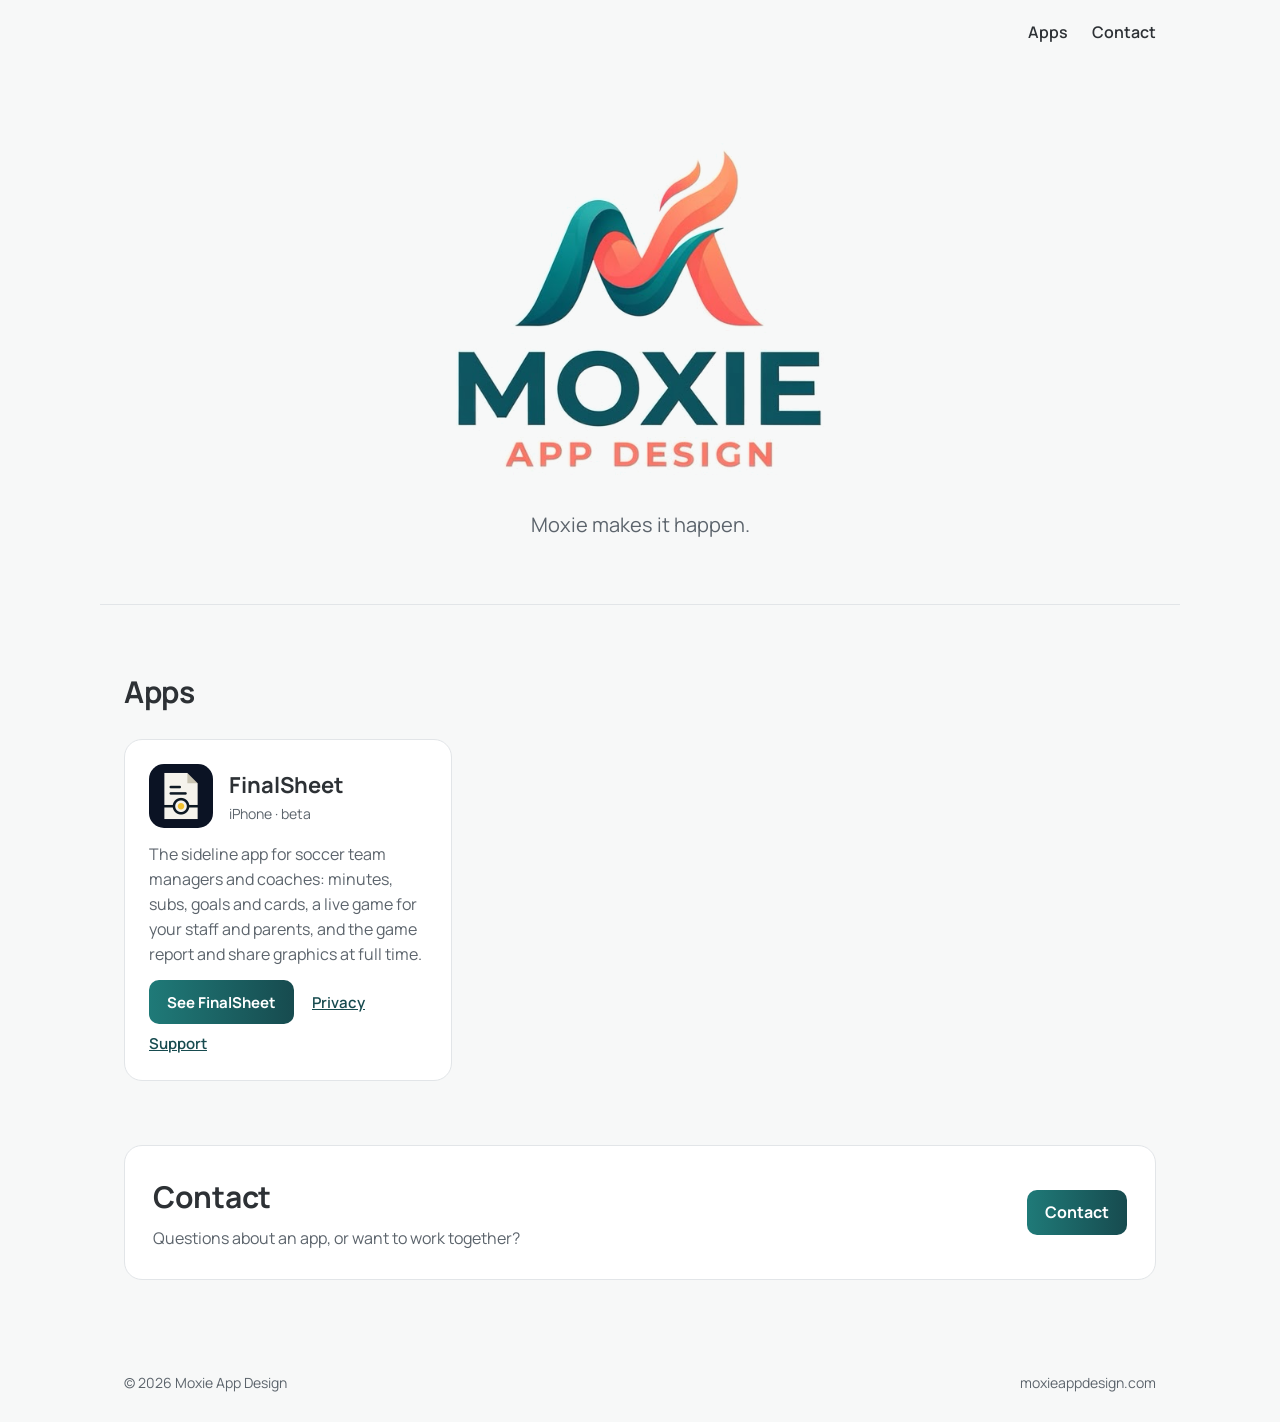
==== index.html @ 37c26c00 "Navy mark in the game-day video and poster; footer and title: Moxie App Design Co-Authored-By: Claud" ====
<!doctype html>
<html lang="en">
<head>
<meta charset="utf-8">
<meta name="viewport" content="width=device-width, initial-scale=1">
<title>Moxie App Design</title>
<meta name="description" content="Moxie App Design makes apps, including FinalSheet, the sideline app for soccer team managers and coaches.">
<link rel="icon" href="favicon.ico" sizes="any">
<link rel="icon" type="image/png" sizes="32x32" href="favicon-32.png">
<link rel="apple-touch-icon" href="apple-touch-icon.png">
<link rel="preconnect" href="https://fonts.googleapis.com">
<link rel="preconnect" href="https://fonts.gstatic.com" crossorigin>
<link href="https://fonts.googleapis.com/css2?family=Manrope:wght@400;600;700;800&amp;display=swap" rel="stylesheet">
<link rel="stylesheet" href="moxie.css">
</head>
<body>
<header><div class="wrap">
<nav aria-label="Main"><a href="#apps">Apps</a><a href="#contact">Contact</a></nav>
</div></header>
<main>
<section class="wrap hero">
<img src="moxie-logo.png" alt="Moxie App Design" width="476" height="431">
<p>Moxie makes it happen.</p>
</section>
<section id="apps" class="wrap pad">
<h2>Apps</h2>
<div class="apps">
<article class="app">
<div class="top"><img src="finalsheet/icon.png" alt="" width="64" height="64"><div><h3>FinalSheet</h3><div class="kind">iPhone · beta</div></div></div>
<p>The sideline app for soccer team managers and coaches: minutes, subs, goals and cards, a live game for your staff and parents, and the game report and share graphics at full time.</p>
<div class="links"><a class="btn" href="finalsheet/">See FinalSheet</a><a href="finalsheet/privacy.html">Privacy</a><a href="finalsheet/support.html">Support</a></div>
</article>
</div>
</section>
<section id="contact" class="wrap pad" style="padding-top:0">
<div class="contact"><div><h2 style="margin-bottom:6px">Contact</h2><p>Questions about an app, or want to work together?</p></div>
<a class="btn" href="mailto:linesandbars@gmail.com">Contact</a></div>
</section>
</main>
<footer><div class="wrap"><span>&copy; 2026 Moxie App Design</span><span>moxieappdesign.com</span></div></footer>
</body>
</html>
---- moxie.css ----
/* Moxie Design: deep teal and coral from the logo, charcoal type on a soft white. */
:root{--ink:#2D3135;--muted:#5C646C;--line:#E2E5E8;--bg:#F7F8F8;--card:#FFFFFF;--teal:#1F7A78;--blue:#174B4F;--gold:#EE7A62}
*{box-sizing:border-box}
body{margin:0;background:var(--bg);color:var(--ink);font-family:'Manrope',system-ui,sans-serif;line-height:1.55;-webkit-text-size-adjust:100%}
a{color:var(--blue)}a:hover{color:var(--teal)}
.wrap{max-width:1080px;margin:0 auto;padding-inline:24px}
header .wrap{display:flex;align-items:center;justify-content:flex-end;gap:16px;padding-block:20px;flex-wrap:wrap}
header img{height:44px;width:auto;display:block}
header nav{display:flex;gap:24px;font-weight:600}
header nav a{color:var(--ink);text-decoration:none}
.hero{padding-block:72px 64px;text-align:center;display:flex;flex-direction:column;align-items:center;gap:28px;border-bottom:1px solid var(--line)}
.hero img{width:min(380px,100%);height:auto}
.hero p{margin:0;font-size:20px;color:var(--muted);max-width:620px}
h2{font-size:30px;margin:0 0 24px;letter-spacing:-.3px}
section.pad{padding-block:64px}
.apps{display:grid;grid-template-columns:repeat(auto-fill,minmax(300px,1fr));gap:24px}
.app{background:var(--card);border:1px solid var(--line);border-radius:18px;padding:24px;display:flex;flex-direction:column;gap:14px}
.app .top{display:flex;align-items:center;gap:16px}
.app .top img{width:64px;height:64px;border-radius:15px}
.app h3{margin:0;font-size:22px}
.app .kind{font-size:14px;color:var(--muted)}
.app p{margin:0;color:var(--muted)}
.app .links{display:flex;align-items:center;flex-wrap:wrap;gap:8px 18px;font-weight:600;font-size:15px;margin-top:auto}
.btn{display:inline-flex;align-items:center;min-height:44px;padding:10px 18px;border-radius:10px;background:linear-gradient(90deg,var(--teal),var(--blue));color:#fff;text-decoration:none;font-weight:700}
.btn:hover{color:#fff;opacity:.92}
.contact{background:var(--card);border:1px solid var(--line);border-radius:18px;padding:28px;display:flex;flex-wrap:wrap;align-items:center;justify-content:space-between;gap:16px}
.contact p{margin:0;color:var(--muted)}
footer .wrap{padding-block:28px;color:var(--muted);font-size:14px;display:flex;justify-content:space-between;flex-wrap:wrap;gap:8px}
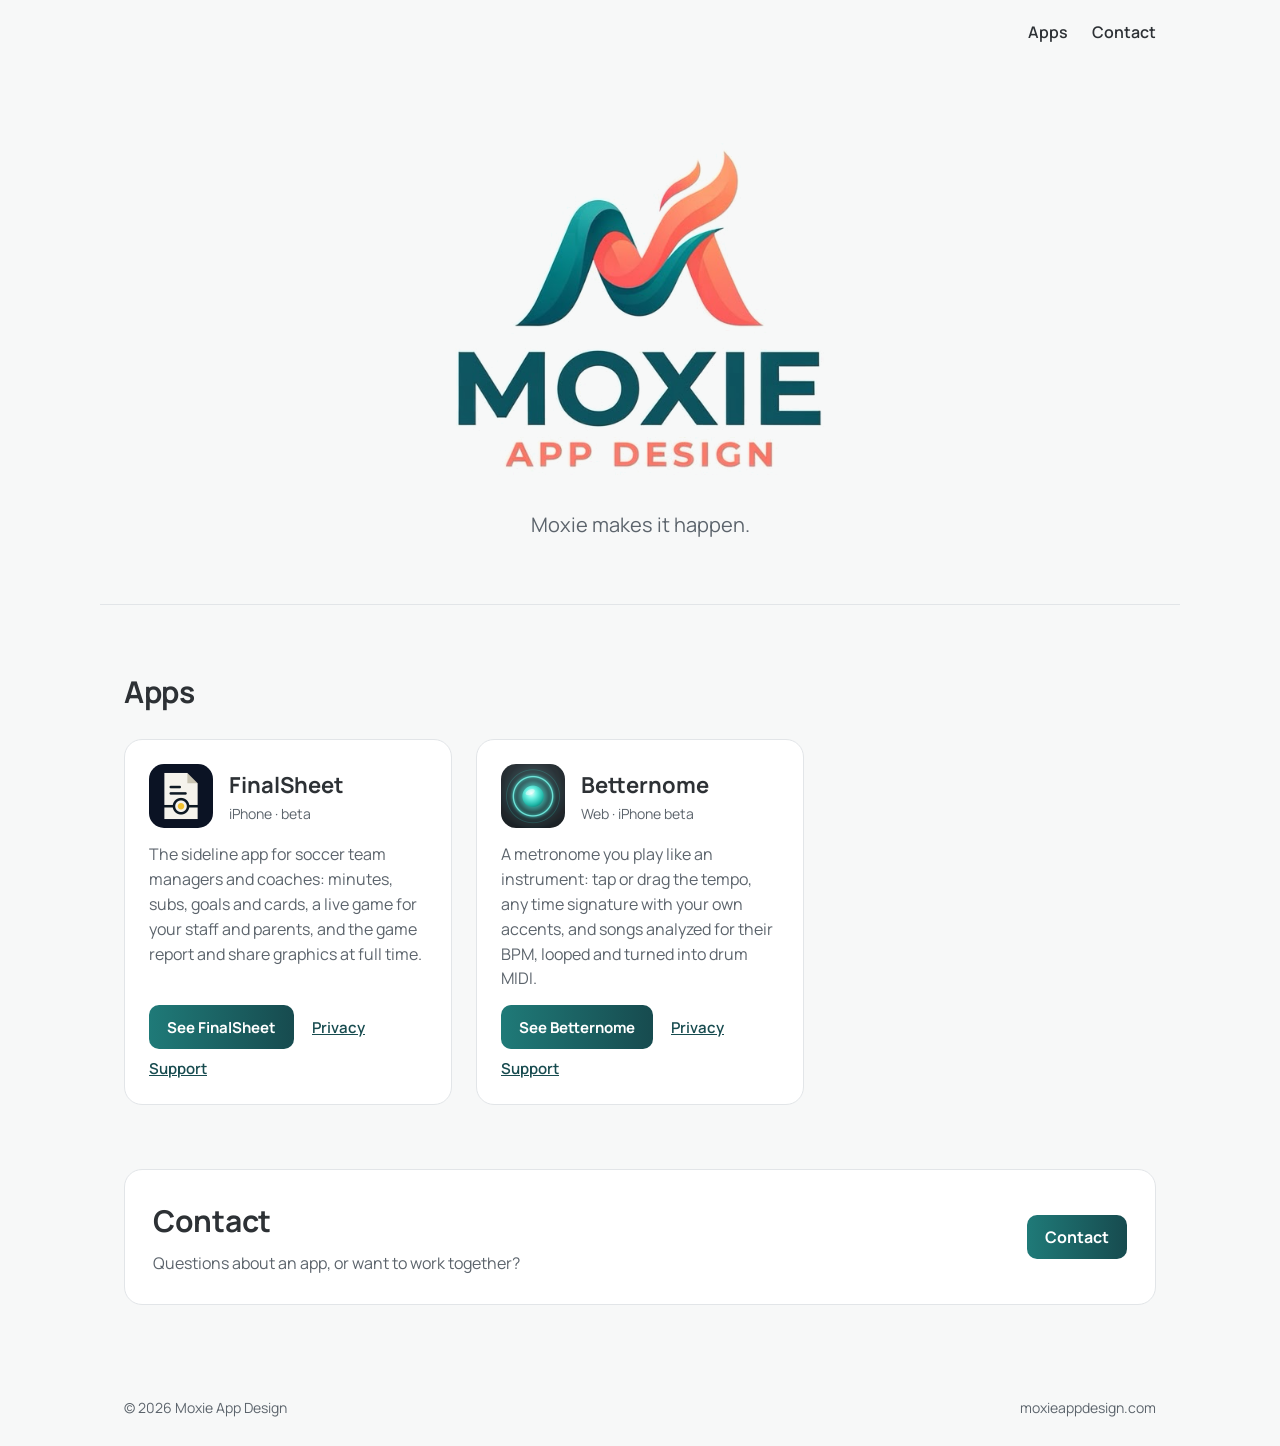
==== commit d9512019: "Add Betternome page, privacy and support; move the web app to /betternome/app/ The web app is rebuil" ====
--- a/index.html
+++ b/index.html
@@ -4,7 +4,7 @@
 <meta charset="utf-8">
 <meta name="viewport" content="width=device-width, initial-scale=1">
 <title>Moxie App Design</title>
-<meta name="description" content="Moxie App Design makes apps, including FinalSheet, the sideline app for soccer team managers and coaches.">
+<meta name="description" content="Moxie App Design makes apps, including FinalSheet, the sideline app for soccer team managers and coaches, and Betternome, the metronome you play.">
 <link rel="icon" href="favicon.ico" sizes="any">
 <link rel="icon" type="image/png" sizes="32x32" href="favicon-32.png">
 <link rel="apple-touch-icon" href="apple-touch-icon.png">
@@ -30,6 +30,11 @@
 <p>The sideline app for soccer team managers and coaches: minutes, subs, goals and cards, a live game for your staff and parents, and the game report and share graphics at full time.</p>
 <div class="links"><a class="btn" href="finalsheet/">See FinalSheet</a><a href="finalsheet/privacy.html">Privacy</a><a href="finalsheet/support.html">Support</a></div>
 </article>
+<article class="app">
+<div class="top"><img src="betternome/icon.png" alt="" width="64" height="64"><div><h3>Betternome</h3><div class="kind">Web · iPhone beta</div></div></div>
+<p>A metronome you play like an instrument: tap or drag the tempo, any time signature with your own accents, and songs analyzed for their BPM, looped and turned into drum MIDI.</p>
+<div class="links"><a class="btn" href="betternome/">See Betternome</a><a href="betternome/privacy.html">Privacy</a><a href="betternome/support.html">Support</a></div>
+</article>
 </div>
 </section>
 <section id="contact" class="wrap pad" style="padding-top:0">
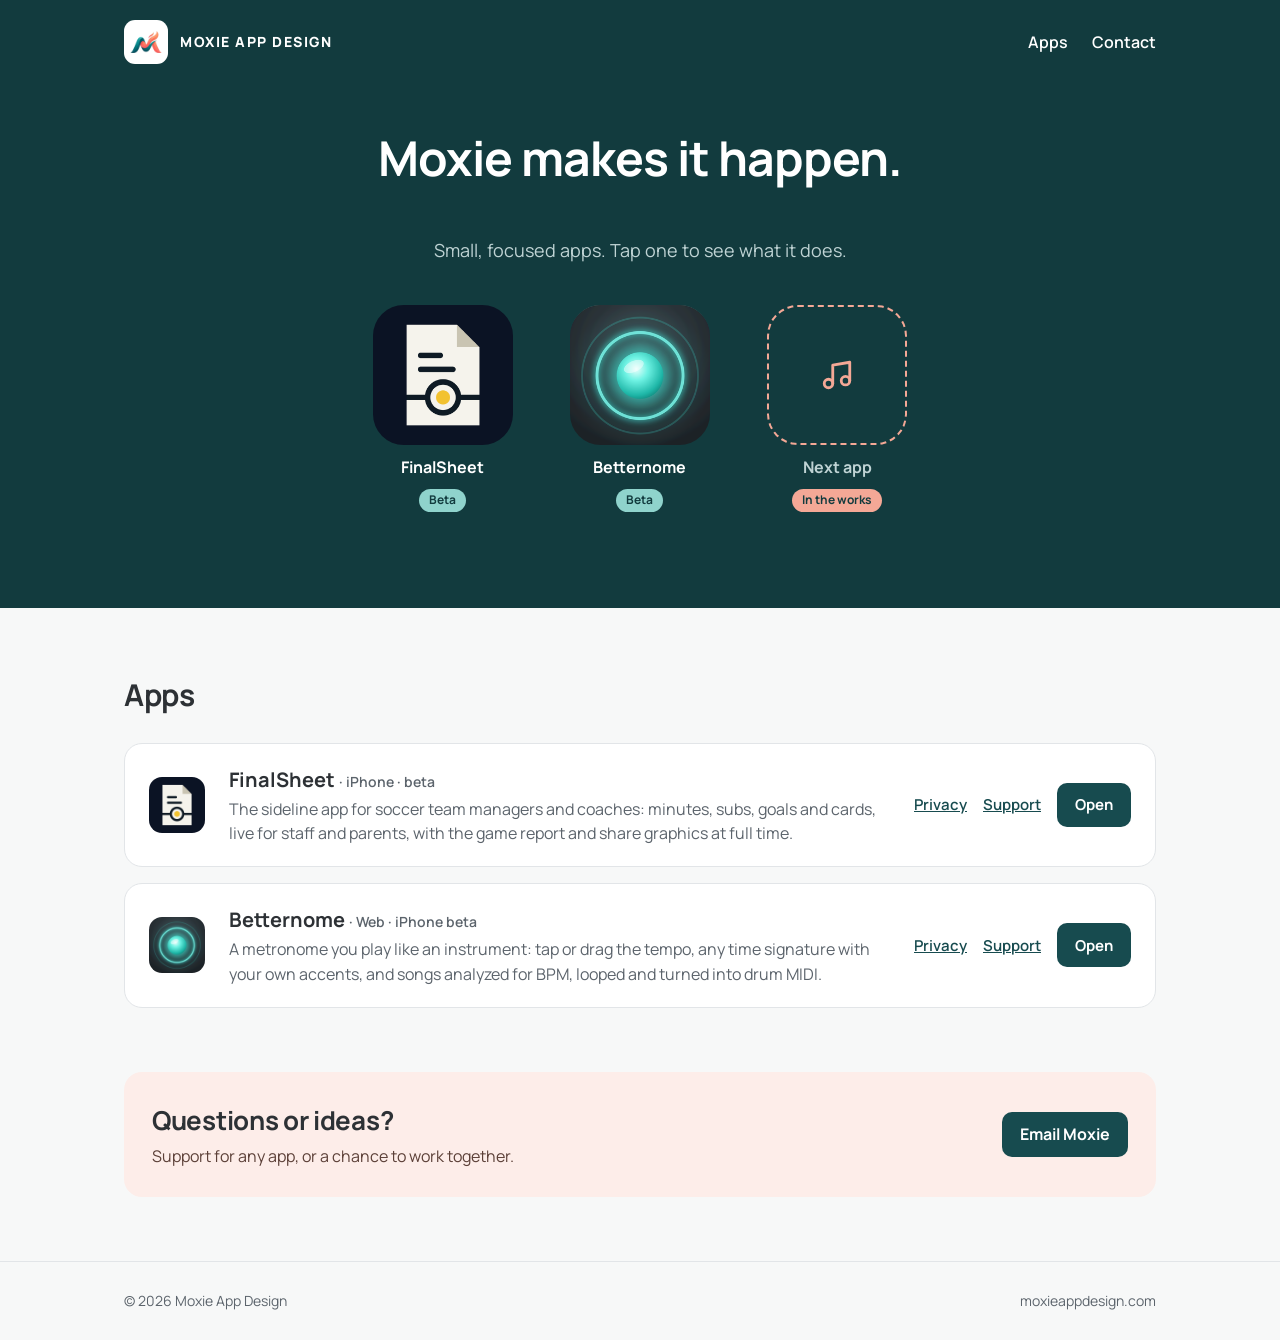
==== commit b12d3969: "Redesign home page: app shelf layout (direction C) Co-Authored-By: Claude Opus 5.5 <noreply@anthropi" ====
--- a/index.html
+++ b/index.html
@@ -5,6 +5,7 @@
 <meta name="viewport" content="width=device-width, initial-scale=1">
 <title>Moxie App Design</title>
 <meta name="description" content="Moxie App Design makes apps, including FinalSheet, the sideline app for soccer team managers and coaches, and Betternome, the metronome you play.">
+<meta name="theme-color" content="#123B3E">
 <link rel="icon" href="favicon.ico" sizes="any">
 <link rel="icon" type="image/png" sizes="32x32" href="favicon-32.png">
 <link rel="apple-touch-icon" href="apple-touch-icon.png">
@@ -14,32 +15,40 @@
 <link rel="stylesheet" href="moxie.css">
 </head>
 <body>
-<header><div class="wrap">
+<section class="hero">
+<header class="wrap bar">
+<a class="brand" href="#top"><span class="mark"><img src="moxie-mark.png" alt="" width="160" height="111"></span><span>MOXIE APP DESIGN</span></a>
 <nav aria-label="Main"><a href="#apps">Apps</a><a href="#contact">Contact</a></nav>
-</div></header>
-<main>
-<section class="wrap hero">
-<img src="moxie-logo.png" alt="Moxie App Design" width="476" height="431">
-<p>Moxie makes it happen.</p>
-</section>
-<section id="apps" class="wrap pad">
-<h2>Apps</h2>
-<div class="apps">
-<article class="app">
-<div class="top"><img src="finalsheet/icon.png" alt="" width="64" height="64"><div><h3>FinalSheet</h3><div class="kind">iPhone · beta</div></div></div>
-<p>The sideline app for soccer team managers and coaches: minutes, subs, goals and cards, a live game for your staff and parents, and the game report and share graphics at full time.</p>
-<div class="links"><a class="btn" href="finalsheet/">See FinalSheet</a><a href="finalsheet/privacy.html">Privacy</a><a href="finalsheet/support.html">Support</a></div>
-</article>
-<article class="app">
-<div class="top"><img src="betternome/icon.png" alt="" width="64" height="64"><div><h3>Betternome</h3><div class="kind">Web · iPhone beta</div></div></div>
-<p>A metronome you play like an instrument: tap or drag the tempo, any time signature with your own accents, and songs analyzed for their BPM, looped and turned into drum MIDI.</p>
-<div class="links"><a class="btn" href="betternome/">See Betternome</a><a href="betternome/privacy.html">Privacy</a><a href="betternome/support.html">Support</a></div>
-</article>
+</header>
+<div id="top" class="wrap intro">
+<h1>Moxie makes it happen.</h1>
+<p>Small, focused apps. Tap one to see what it does.</p>
+<div class="shelf">
+<a class="tile" href="#finalsheet"><img src="finalsheet/icon.png" alt="" width="140" height="140"><span class="name">FinalSheet</span><span class="chip">Beta</span></a>
+<a class="tile" href="#betternome"><img src="betternome/icon.png" alt="" width="140" height="140"><span class="name">Betternome</span><span class="chip">Beta</span></a>
+<div class="tile next"><span class="slot"><svg width="34" height="34" viewBox="0 0 24 24" fill="none" stroke="currentColor" stroke-width="2" stroke-linecap="round" stroke-linejoin="round" aria-hidden="true"><path d="M9 18V5l12-2v13"/><circle cx="6" cy="18" r="3"/><circle cx="18" cy="16" r="3"/></svg></span><span class="name">Next app</span><span class="chip coral">In the works</span></div>
+</div>
 </div>
 </section>
-<section id="contact" class="wrap pad" style="padding-top:0">
-<div class="contact"><div><h2 style="margin-bottom:6px">Contact</h2><p>Questions about an app, or want to work together?</p></div>
-<a class="btn" href="mailto:linesandbars@gmail.com">Contact</a></div>
+<main>
+<section id="apps" class="wrap pad list">
+<h2>Apps</h2>
+<article id="finalsheet" class="app">
+<img src="finalsheet/icon.png" alt="" width="56" height="56">
+<div class="text"><h3>FinalSheet <span>· iPhone · beta</span></h3>
+<p>The sideline app for soccer team managers and coaches: minutes, subs, goals and cards, live for staff and parents, with the game report and share graphics at full time.</p></div>
+<div class="links"><a href="finalsheet/privacy.html">Privacy</a><a href="finalsheet/support.html">Support</a><a class="btn" href="finalsheet/">Open</a></div>
+</article>
+<article id="betternome" class="app">
+<img src="betternome/icon.png" alt="" width="56" height="56">
+<div class="text"><h3>Betternome <span>· Web · iPhone beta</span></h3>
+<p>A metronome you play like an instrument: tap or drag the tempo, any time signature with your own accents, and songs analyzed for BPM, looped and turned into drum MIDI.</p></div>
+<div class="links"><a href="https://betternome.app/privacy.html">Privacy</a><a href="https://betternome.app/support.html">Support</a><a class="btn" href="https://betternome.app/">Open</a></div>
+</article>
+</section>
+<section id="contact" class="wrap contact-wrap">
+<div class="contact"><div><h2>Questions or ideas?</h2><p>Support for any app, or a chance to work together.</p></div>
+<a class="btn" href="mailto:linesandbars@gmail.com">Email Moxie</a></div>
 </section>
 </main>
 <footer><div class="wrap"><span>&copy; 2026 Moxie App Design</span><span>moxieappdesign.com</span></div></footer>
--- a/moxie.css
+++ b/moxie.css
@@ -1,28 +1,47 @@
 /* Moxie Design: deep teal and coral from the logo, charcoal type on a soft white. */
-:root{--ink:#2D3135;--muted:#5C646C;--line:#E2E5E8;--bg:#F7F8F8;--card:#FFFFFF;--teal:#1F7A78;--blue:#174B4F;--gold:#EE7A62}
+:root{--ink:#2D3135;--muted:#5C646C;--line:#E2E5E8;--bg:#F7F8F8;--card:#FFFFFF;--teal:#1F7A78;--blue:#174B4F;--night:#123B3E;--night-2:#1A4A4E;--mint:#8FD3CC;--coral:#F4A896;--coral-bg:#FDEDE9}
 *{box-sizing:border-box}
 body{margin:0;background:var(--bg);color:var(--ink);font-family:'Manrope',system-ui,sans-serif;line-height:1.55;-webkit-text-size-adjust:100%}
 a{color:var(--blue)}a:hover{color:var(--teal)}
 .wrap{max-width:1080px;margin:0 auto;padding-inline:24px}
-header .wrap{display:flex;align-items:center;justify-content:flex-end;gap:16px;padding-block:20px;flex-wrap:wrap}
-header img{height:44px;width:auto;display:block}
-header nav{display:flex;gap:24px;font-weight:600}
-header nav a{color:var(--ink);text-decoration:none}
-.hero{padding-block:72px 64px;text-align:center;display:flex;flex-direction:column;align-items:center;gap:28px;border-bottom:1px solid var(--line)}
-.hero img{width:min(380px,100%);height:auto}
-.hero p{margin:0;font-size:20px;color:var(--muted);max-width:620px}
-h2{font-size:30px;margin:0 0 24px;letter-spacing:-.3px}
-section.pad{padding-block:64px}
-.apps{display:grid;grid-template-columns:repeat(auto-fill,minmax(300px,1fr));gap:24px}
-.app{background:var(--card);border:1px solid var(--line);border-radius:18px;padding:24px;display:flex;flex-direction:column;gap:14px}
-.app .top{display:flex;align-items:center;gap:16px}
-.app .top img{width:64px;height:64px;border-radius:15px}
-.app h3{margin:0;font-size:22px}
-.app .kind{font-size:14px;color:var(--muted)}
-.app p{margin:0;color:var(--muted)}
-.app .links{display:flex;align-items:center;flex-wrap:wrap;gap:8px 18px;font-weight:600;font-size:15px;margin-top:auto}
-.btn{display:inline-flex;align-items:center;min-height:44px;padding:10px 18px;border-radius:10px;background:linear-gradient(90deg,var(--teal),var(--blue));color:#fff;text-decoration:none;font-weight:700}
-.btn:hover{color:#fff;opacity:.92}
-.contact{background:var(--card);border:1px solid var(--line);border-radius:18px;padding:28px;display:flex;flex-wrap:wrap;align-items:center;justify-content:space-between;gap:16px}
-.contact p{margin:0;color:var(--muted)}
+.btn{display:inline-flex;align-items:center;min-height:44px;padding:10px 18px;border-radius:10px;background:var(--blue);color:#fff;text-decoration:none;font-weight:700}
+.btn:hover{color:#fff;background:var(--teal)}
+
+.hero{background:var(--night);color:#fff}
+.bar{display:flex;align-items:center;justify-content:space-between;gap:16px;padding-block:20px;flex-wrap:wrap}
+.brand{display:flex;align-items:center;gap:12px;color:#fff;text-decoration:none;font-weight:800;letter-spacing:1.5px;font-size:14px}
+.brand:hover{color:#fff}
+.mark{width:44px;height:44px;border-radius:11px;background:#fff;display:flex;align-items:center;justify-content:center}
+.mark img{width:32px;height:auto;display:block}
+.bar nav{display:flex;gap:24px;font-weight:600}
+.bar nav a{color:#fff;text-decoration:none}.bar nav a:hover{color:var(--mint)}
+.intro{padding-block:48px 96px;display:flex;flex-direction:column;align-items:center;gap:40px;text-align:center}
+.intro h1{margin:0;font-size:clamp(34px,6vw,48px);line-height:1.1;letter-spacing:-1px}
+.intro p{margin:12px 0 0;font-size:18px;color:#BFD3D4;max-width:560px}
+.shelf{display:grid;grid-template-columns:repeat(3,minmax(0,1fr));gap:clamp(16px,5vw,32px);width:min(560px,100%)}
+.tile{display:flex;flex-direction:column;align-items:center;gap:10px;color:#fff;text-decoration:none}
+a.tile:hover{color:#fff}
+.tile img,.tile .slot{width:100%;max-width:140px;aspect-ratio:1;height:auto;border-radius:22%;display:block;transition:transform .15s}
+a.tile:hover img{transform:translateY(-4px)}
+.tile .slot{border:2px dashed var(--coral);color:var(--coral);display:flex;align-items:center;justify-content:center}
+.tile .name{font-weight:700;font-size:16px}
+.next .name{color:#BFD3D4}
+.chip{font-size:12px;font-weight:700;color:var(--night);background:var(--mint);padding:2px 10px;border-radius:999px}
+.chip.coral{background:var(--coral)}
+
+.pad{padding-block:64px}
+.list{display:flex;flex-direction:column;gap:16px}
+h2{font-size:30px;margin:0 0 8px;letter-spacing:-.3px}
+.app{background:var(--card);border:1px solid var(--line);border-radius:18px;padding:20px 24px;display:flex;flex-wrap:wrap;align-items:center;gap:16px 24px;scroll-margin-top:24px}
+.app>img{width:56px;height:56px;border-radius:13px;flex-shrink:0}
+.app .text{flex:1 1 360px}
+.app h3{margin:0;font-size:20px}.app h3 span{font-size:14px;font-weight:600;color:var(--muted)}
+.app p{margin:2px 0 0;color:var(--muted)}
+.app .links{display:flex;align-items:center;flex-wrap:wrap;gap:8px 16px;font-weight:600;font-size:15px}
+
+.contact-wrap{padding-bottom:64px}
+.contact{background:var(--coral-bg);border-radius:18px;padding:28px;display:flex;flex-wrap:wrap;align-items:center;justify-content:space-between;gap:16px}
+.contact h2{font-size:26px;margin:0 0 4px}
+.contact p{margin:0;color:#5C4038}
+footer{border-top:1px solid var(--line)}
 footer .wrap{padding-block:28px;color:var(--muted);font-size:14px;display:flex;justify-content:space-between;flex-wrap:wrap;gap:8px}
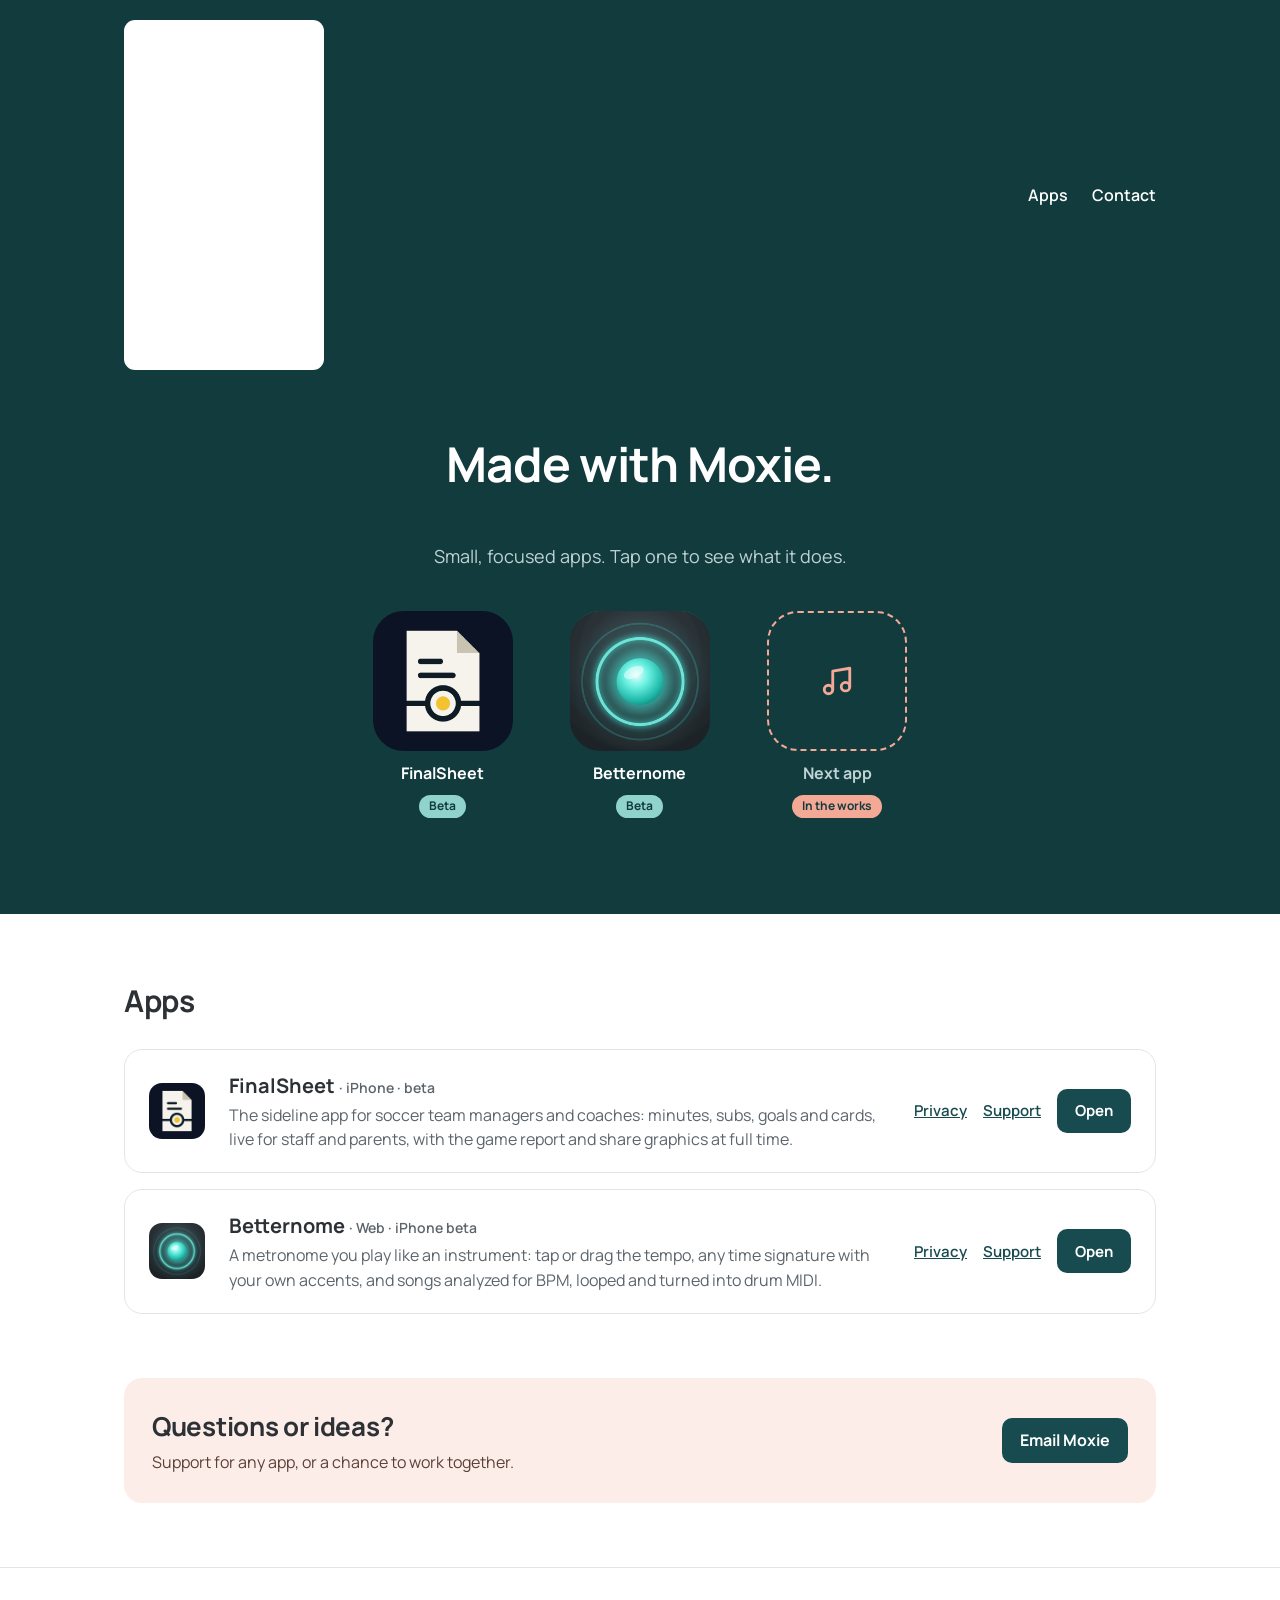
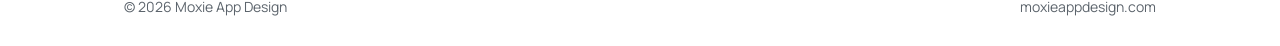
==== commit d9f5d3fc: "new files" ====
--- a/index.html
+++ b/index.html
@@ -17,11 +17,11 @@
 <body>
 <section class="hero">
 <header class="wrap bar">
-<a class="brand" href="#top"><span class="mark"><img src="moxie-mark.png" alt="" width="160" height="111"></span><span>MOXIE APP DESIGN</span></a>
+<a class="brand" href="#top"><span class="mark"><img src="moxielogo.png" alt="" width="75% height="75%"></span></a>
 <nav aria-label="Main"><a href="#apps">Apps</a><a href="#contact">Contact</a></nav>
 </header>
 <div id="top" class="wrap intro">
-<h1>Moxie makes it happen.</h1>
+<h1>Made with Moxie.</h1>
 <p>Small, focused apps. Tap one to see what it does.</p>
 <div class="shelf">
 <a class="tile" href="#finalsheet"><img src="finalsheet/icon.png" alt="" width="140" height="140"><span class="name">FinalSheet</span><span class="chip">Beta</span></a>
--- a/moxie.css
+++ b/moxie.css
@@ -1,5 +1,5 @@
 /* Moxie Design: deep teal and coral from the logo, charcoal type on a soft white. */
-:root{--ink:#2D3135;--muted:#5C646C;--line:#E2E5E8;--bg:#F7F8F8;--card:#FFFFFF;--teal:#1F7A78;--blue:#174B4F;--night:#123B3E;--night-2:#1A4A4E;--mint:#8FD3CC;--coral:#F4A896;--coral-bg:#FDEDE9}
+:root{--ink:#2D3135;--muted:#5C646C;--line:#E2E5E8;--bg:#333333--card:#FFFFFF;--teal:#1F7A78;--blue:#174B4F;--night:#123B3E;--night-2:#1A4A4E;--mint:#8FD3CC;--coral:#F4A896;--coral-bg:#FDEDE9}
 *{box-sizing:border-box}
 body{margin:0;background:var(--bg);color:var(--ink);font-family:'Manrope',system-ui,sans-serif;line-height:1.55;-webkit-text-size-adjust:100%}
 a{color:var(--blue)}a:hover{color:var(--teal)}
@@ -11,8 +11,8 @@
 .bar{display:flex;align-items:center;justify-content:space-between;gap:16px;padding-block:20px;flex-wrap:wrap}
 .brand{display:flex;align-items:center;gap:12px;color:#fff;text-decoration:none;font-weight:800;letter-spacing:1.5px;font-size:14px}
 .brand:hover{color:#fff}
-.mark{width:44px;height:44px;border-radius:11px;background:#fff;display:flex;align-items:center;justify-content:center}
-.mark img{width:32px;height:auto;display:block}
+.mark{width:200px;height:350px;border-radius:11px;background:#fff;display:flex;align-items:center;justify-content:center}
+
 .bar nav{display:flex;gap:24px;font-weight:600}
 .bar nav a{color:#fff;text-decoration:none}.bar nav a:hover{color:var(--mint)}
 .intro{padding-block:48px 96px;display:flex;flex-direction:column;align-items:center;gap:40px;text-align:center}
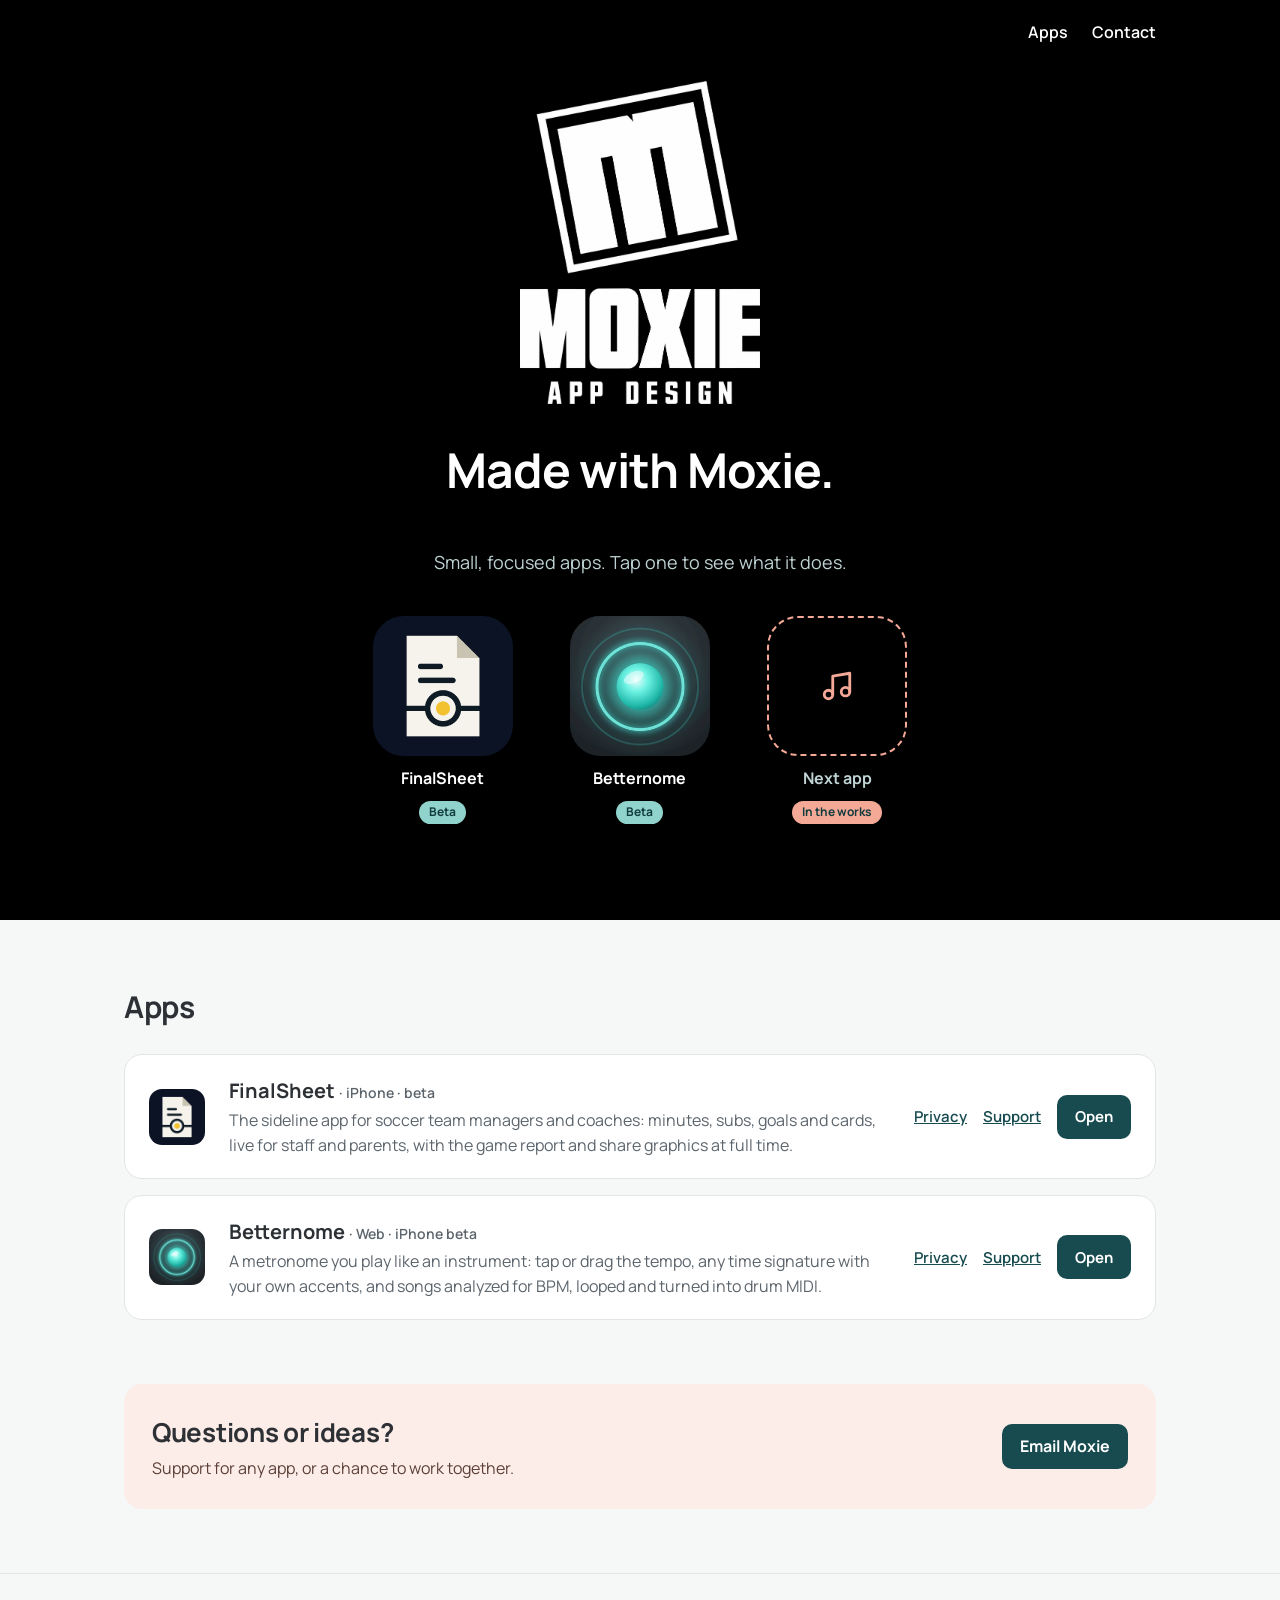
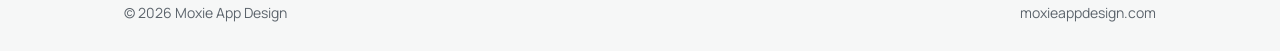
==== commit e30755ce: "new site design and logo" ====
--- a/index.html
+++ b/index.html
@@ -5,10 +5,11 @@
 <meta name="viewport" content="width=device-width, initial-scale=1">
 <title>Moxie App Design</title>
 <meta name="description" content="Moxie App Design makes apps, including FinalSheet, the sideline app for soccer team managers and coaches, and Betternome, the metronome you play.">
-<meta name="theme-color" content="#123B3E">
+<meta name="theme-color" content="#000000">
 <link rel="icon" href="favicon.ico" sizes="any">
 <link rel="icon" type="image/png" sizes="32x32" href="favicon-32.png">
 <link rel="apple-touch-icon" href="apple-touch-icon.png">
+<link rel="icon" type="image/png" sizes="512x512" href="icon-512.png">
 <link rel="preconnect" href="https://fonts.googleapis.com">
 <link rel="preconnect" href="https://fonts.gstatic.com" crossorigin>
 <link href="https://fonts.googleapis.com/css2?family=Manrope:wght@400;600;700;800&amp;display=swap" rel="stylesheet">
@@ -17,10 +18,11 @@
 <body>
 <section class="hero">
 <header class="wrap bar">
-<a class="brand" href="#top"><span class="mark"><img src="moxielogo.png" alt="" width="75% height="75%"></span></a>
+<span></span>
 <nav aria-label="Main"><a href="#apps">Apps</a><a href="#contact">Contact</a></nav>
 </header>
 <div id="top" class="wrap intro">
+<img class="logo" src="moxie-logo-rev.png" alt="Moxie App Design" width="240" height="323">
 <h1>Made with Moxie.</h1>
 <p>Small, focused apps. Tap one to see what it does.</p>
 <div class="shelf">
--- a/moxie.css
+++ b/moxie.css
@@ -1,5 +1,5 @@
 /* Moxie Design: deep teal and coral from the logo, charcoal type on a soft white. */
-:root{--ink:#2D3135;--muted:#5C646C;--line:#E2E5E8;--bg:#333333--card:#FFFFFF;--teal:#1F7A78;--blue:#174B4F;--night:#123B3E;--night-2:#1A4A4E;--mint:#8FD3CC;--coral:#F4A896;--coral-bg:#FDEDE9}
+:root{--ink:#2D3135;--muted:#5C646C;--line:#E2E5E8;--bg:#F6F7F7;--card:#FFFFFF;--teal:#1F7A78;--blue:#174B4F;--night:#123B3E;--night-2:#1A4A4E;--mint:#8FD3CC;--coral:#F4A896;--coral-bg:#FDEDE9}
 *{box-sizing:border-box}
 body{margin:0;background:var(--bg);color:var(--ink);font-family:'Manrope',system-ui,sans-serif;line-height:1.55;-webkit-text-size-adjust:100%}
 a{color:var(--blue)}a:hover{color:var(--teal)}
@@ -7,15 +7,15 @@
 .btn{display:inline-flex;align-items:center;min-height:44px;padding:10px 18px;border-radius:10px;background:var(--blue);color:#fff;text-decoration:none;font-weight:700}
 .btn:hover{color:#fff;background:var(--teal)}
 
-.hero{background:var(--night);color:#fff}
+.hero{background:#000;color:#fff}
 .bar{display:flex;align-items:center;justify-content:space-between;gap:16px;padding-block:20px;flex-wrap:wrap}
 .brand{display:flex;align-items:center;gap:12px;color:#fff;text-decoration:none;font-weight:800;letter-spacing:1.5px;font-size:14px}
 .brand:hover{color:#fff}
-.mark{width:200px;height:350px;border-radius:11px;background:#fff;display:flex;align-items:center;justify-content:center}
+.logo{display:block;width:clamp(160px,30vw,240px);height:auto;margin:0 auto}
 
 .bar nav{display:flex;gap:24px;font-weight:600}
 .bar nav a{color:#fff;text-decoration:none}.bar nav a:hover{color:var(--mint)}
-.intro{padding-block:48px 96px;display:flex;flex-direction:column;align-items:center;gap:40px;text-align:center}
+.intro{padding-block:16px 96px;display:flex;flex-direction:column;align-items:center;gap:40px;text-align:center}
 .intro h1{margin:0;font-size:clamp(34px,6vw,48px);line-height:1.1;letter-spacing:-1px}
 .intro p{margin:12px 0 0;font-size:18px;color:#BFD3D4;max-width:560px}
 .shelf{display:grid;grid-template-columns:repeat(3,minmax(0,1fr));gap:clamp(16px,5vw,32px);width:min(560px,100%)}
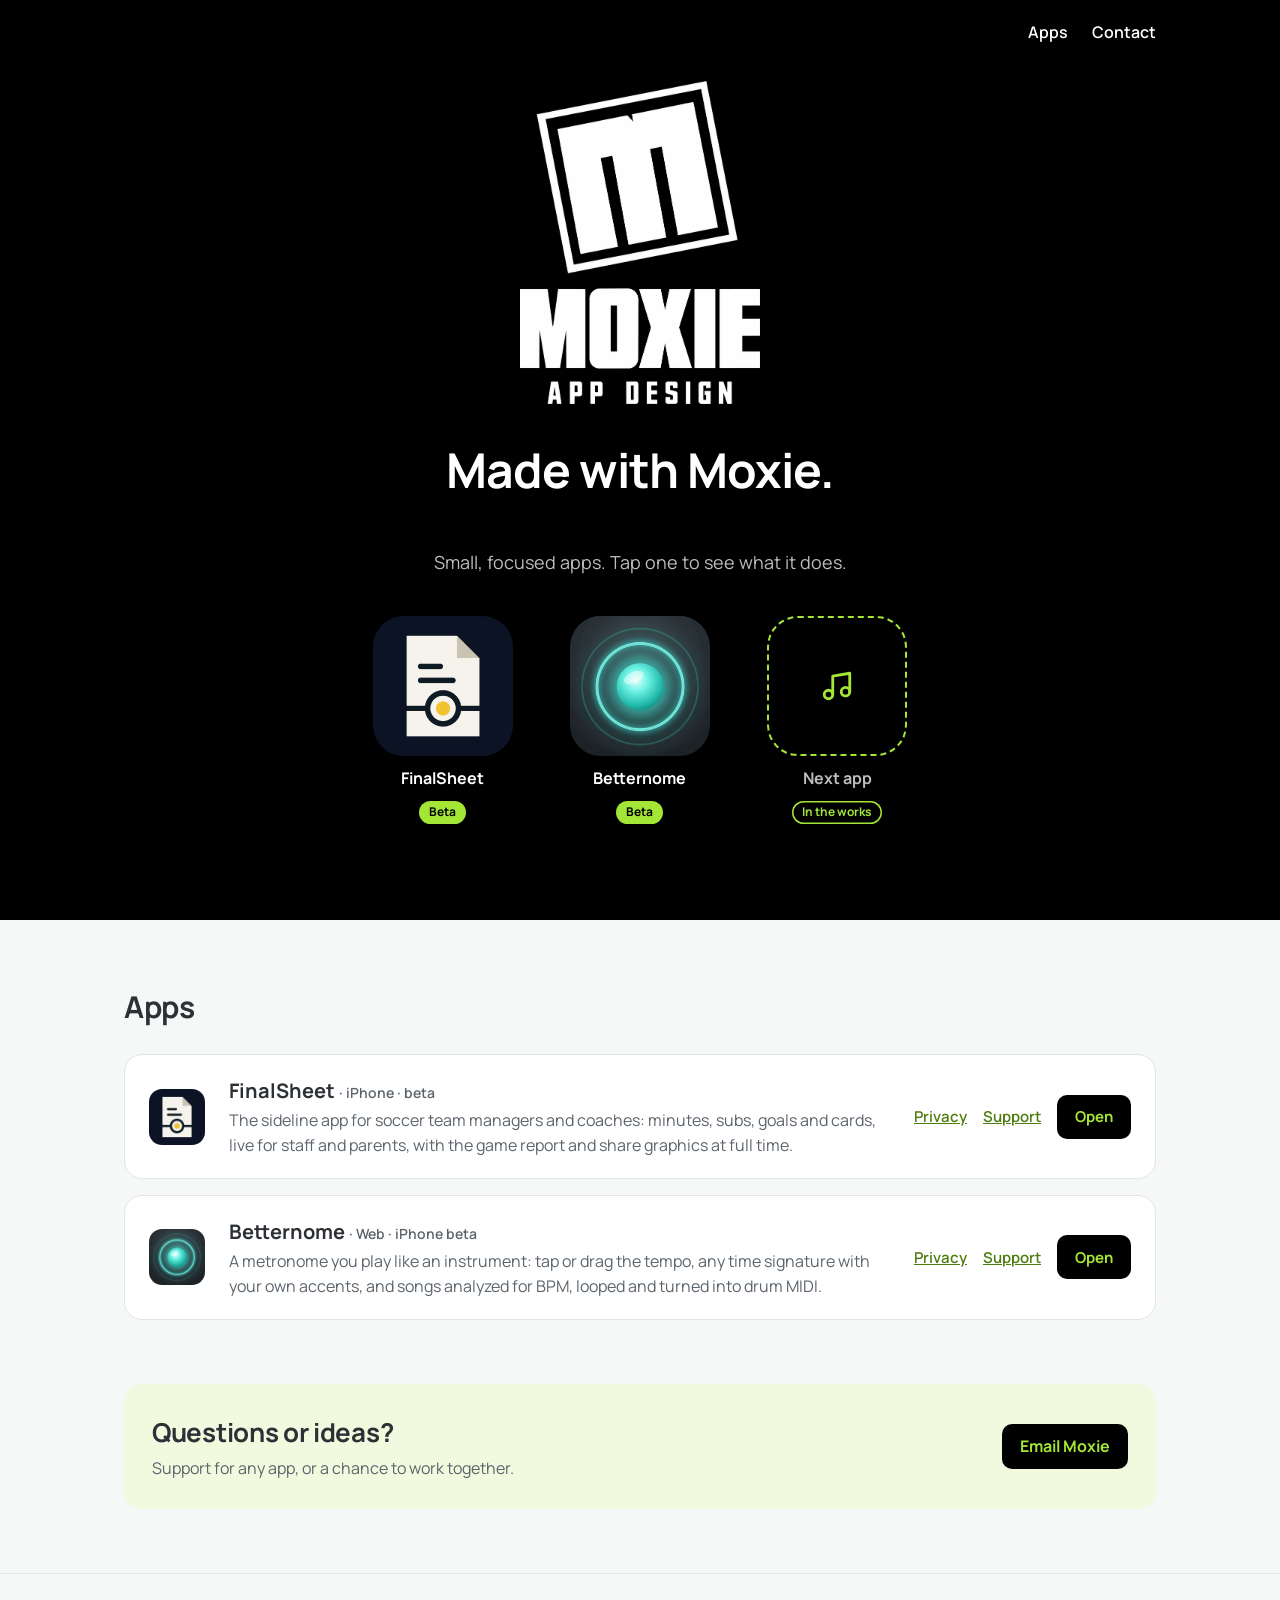
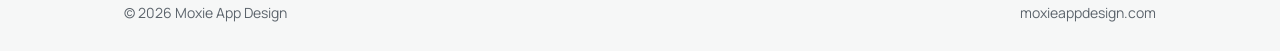
==== commit 00f7ed0a: "lime" ====
--- a/index.html
+++ b/index.html
@@ -28,7 +28,7 @@
 <div class="shelf">
 <a class="tile" href="#finalsheet"><img src="finalsheet/icon.png" alt="" width="140" height="140"><span class="name">FinalSheet</span><span class="chip">Beta</span></a>
 <a class="tile" href="#betternome"><img src="betternome/icon.png" alt="" width="140" height="140"><span class="name">Betternome</span><span class="chip">Beta</span></a>
-<div class="tile next"><span class="slot"><svg width="34" height="34" viewBox="0 0 24 24" fill="none" stroke="currentColor" stroke-width="2" stroke-linecap="round" stroke-linejoin="round" aria-hidden="true"><path d="M9 18V5l12-2v13"/><circle cx="6" cy="18" r="3"/><circle cx="18" cy="16" r="3"/></svg></span><span class="name">Next app</span><span class="chip coral">In the works</span></div>
+<div class="tile next"><span class="slot"><svg width="34" height="34" viewBox="0 0 24 24" fill="none" stroke="currentColor" stroke-width="2" stroke-linecap="round" stroke-linejoin="round" aria-hidden="true"><path d="M9 18V5l12-2v13"/><circle cx="6" cy="18" r="3"/><circle cx="18" cy="16" r="3"/></svg></span><span class="name">Next app</span><span class="chip outline">In the works</span></div>
 </div>
 </div>
 </section>
--- a/moxie.css
+++ b/moxie.css
@@ -1,11 +1,11 @@
-/* Moxie Design: deep teal and coral from the logo, charcoal type on a soft white. */
-:root{--ink:#2D3135;--muted:#5C646C;--line:#E2E5E8;--bg:#F6F7F7;--card:#FFFFFF;--teal:#1F7A78;--blue:#174B4F;--night:#123B3E;--night-2:#1A4A4E;--mint:#8FD3CC;--coral:#F4A896;--coral-bg:#FDEDE9}
+/* Moxie Design: black and white logo with a lime green accent, charcoal type on a soft white. */
+:root{--ink:#2D3135;--muted:#5C646C;--line:#E2E5E8;--bg:#F6F7F7;--card:#FFFFFF;--lime:#A3E635;--lime-dark:#4D7C0F;--lime-bg:#F1FADF;--night:#000000}
 *{box-sizing:border-box}
 body{margin:0;background:var(--bg);color:var(--ink);font-family:'Manrope',system-ui,sans-serif;line-height:1.55;-webkit-text-size-adjust:100%}
-a{color:var(--blue)}a:hover{color:var(--teal)}
+a{color:var(--lime-dark)}a:hover{color:#365314}
 .wrap{max-width:1080px;margin:0 auto;padding-inline:24px}
-.btn{display:inline-flex;align-items:center;min-height:44px;padding:10px 18px;border-radius:10px;background:var(--blue);color:#fff;text-decoration:none;font-weight:700}
-.btn:hover{color:#fff;background:var(--teal)}
+.btn{display:inline-flex;align-items:center;min-height:44px;padding:10px 18px;border-radius:10px;background:#000;color:var(--lime);text-decoration:none;font-weight:700}
+.btn:hover{color:#000;background:var(--lime)}
 
 .hero{background:#000;color:#fff}
 .bar{display:flex;align-items:center;justify-content:space-between;gap:16px;padding-block:20px;flex-wrap:wrap}
@@ -14,20 +14,20 @@
 .logo{display:block;width:clamp(160px,30vw,240px);height:auto;margin:0 auto}
 
 .bar nav{display:flex;gap:24px;font-weight:600}
-.bar nav a{color:#fff;text-decoration:none}.bar nav a:hover{color:var(--mint)}
+.bar nav a{color:#fff;text-decoration:none}.bar nav a:hover{color:var(--lime)}
 .intro{padding-block:16px 96px;display:flex;flex-direction:column;align-items:center;gap:40px;text-align:center}
 .intro h1{margin:0;font-size:clamp(34px,6vw,48px);line-height:1.1;letter-spacing:-1px}
-.intro p{margin:12px 0 0;font-size:18px;color:#BFD3D4;max-width:560px}
+.intro p{margin:12px 0 0;font-size:18px;color:#BDBDBD;max-width:560px}
 .shelf{display:grid;grid-template-columns:repeat(3,minmax(0,1fr));gap:clamp(16px,5vw,32px);width:min(560px,100%)}
 .tile{display:flex;flex-direction:column;align-items:center;gap:10px;color:#fff;text-decoration:none}
 a.tile:hover{color:#fff}
 .tile img,.tile .slot{width:100%;max-width:140px;aspect-ratio:1;height:auto;border-radius:22%;display:block;transition:transform .15s}
 a.tile:hover img{transform:translateY(-4px)}
-.tile .slot{border:2px dashed var(--coral);color:var(--coral);display:flex;align-items:center;justify-content:center}
+.tile .slot{border:2px dashed var(--lime);color:var(--lime);display:flex;align-items:center;justify-content:center}
 .tile .name{font-weight:700;font-size:16px}
-.next .name{color:#BFD3D4}
-.chip{font-size:12px;font-weight:700;color:var(--night);background:var(--mint);padding:2px 10px;border-radius:999px}
-.chip.coral{background:var(--coral)}
+.next .name{color:#BDBDBD}
+.chip{font-size:12px;font-weight:700;color:#000;background:var(--lime);padding:2px 10px;border-radius:999px}
+.chip.outline{background:transparent;color:var(--lime);box-shadow:inset 0 0 0 1.5px var(--lime)}
 
 .pad{padding-block:64px}
 .list{display:flex;flex-direction:column;gap:16px}
@@ -40,8 +40,8 @@
 .app .links{display:flex;align-items:center;flex-wrap:wrap;gap:8px 16px;font-weight:600;font-size:15px}
 
 .contact-wrap{padding-bottom:64px}
-.contact{background:var(--coral-bg);border-radius:18px;padding:28px;display:flex;flex-wrap:wrap;align-items:center;justify-content:space-between;gap:16px}
+.contact{background:var(--lime-bg);border-radius:18px;padding:28px;display:flex;flex-wrap:wrap;align-items:center;justify-content:space-between;gap:16px}
 .contact h2{font-size:26px;margin:0 0 4px}
-.contact p{margin:0;color:#5C4038}
+.contact p{margin:0;color:var(--muted)}
 footer{border-top:1px solid var(--line)}
 footer .wrap{padding-block:28px;color:var(--muted);font-size:14px;display:flex;justify-content:space-between;flex-wrap:wrap;gap:8px}
